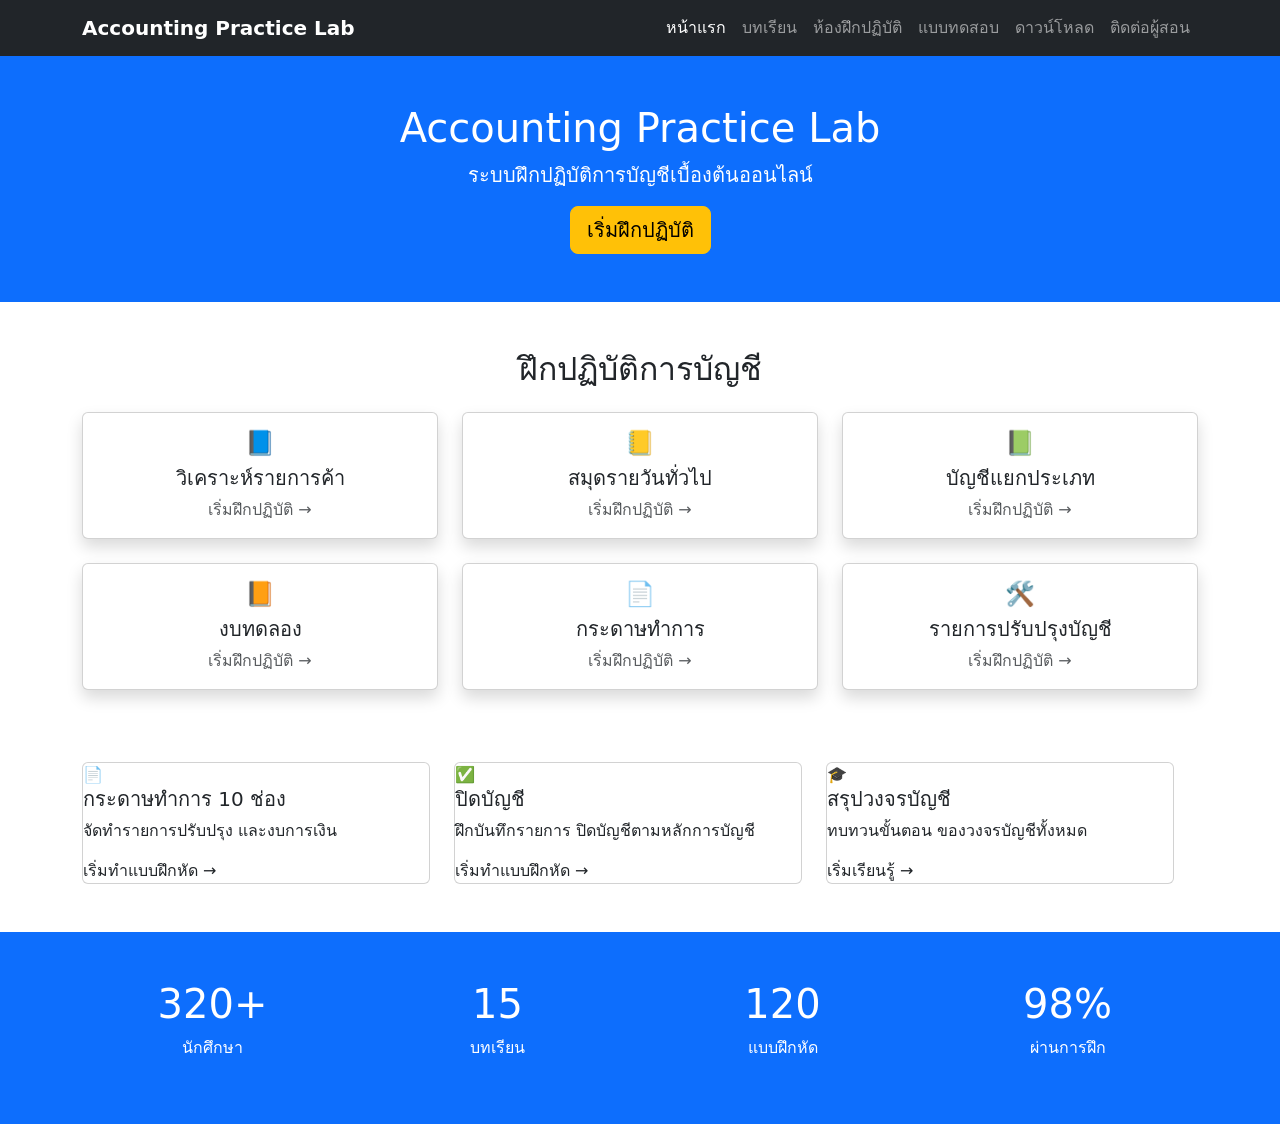
==== index.html @ dfcdbec9 "Add files via upload" ====
<!DOCTYPE html>
<html lang="th">

<head>
    <meta charset="UTF-8">
    <meta name="viewport" content="width=device-width, initial-scale=1.0">

    <title>Accounting Practice Lab</title>
    <link href="https://cdn.jsdelivr.net/npm/bootstrap@5.3.7/dist/css/bootstrap.min.css" rel="stylesheet">

    <link rel="stylesheet" href="css/style.css">
</head>
<body>
<nav class="navbar navbar-expand-lg navbar-dark bg-dark">
    <div class="container">

      <a class="navbar-brand fw-bold" href="#">
    Accounting Practice Lab
</a>

        <button 
        class="navbar-toggler" type="button"
                data-bs-toggle="collapse"
                data-bs-target="#menu">

            <span class="navbar-toggler-icon"></span>

        </button><div class="collapse navbar-collapse" id="menu">

    <ul class="navbar-nav ms-auto">

        <li class="nav-item">
            <a class="nav-link active" href="#">หน้าแรก</a>
        </li>

        <li class="nav-item">
            <a class="nav-link" href="lesson1html">บทเรียน</a>
        </li>

        <li class="nav-item">
            <a class="nav-link" href="#">ห้องฝึกปฏิบัติ</a>
        </li>

        <li class="nav-item">
            <a class="nav-link" href="#">แบบทดสอบ</a>
        </li>

        <li class="nav-item">
            <a class="nav-link" href="#">ดาวน์โหลด</a>
        </li>

        <li class="nav-item">
            <a class="nav-link" href="#">ติดต่อผู้สอน</a>
        </li>

    </ul>

</div>
         


                </li>

                </li>

                </li>


                </li>

                </li>


        </div>

    </div>
</nav>

        </a>

    </div>

</section>

    <header class="bg-primary text-white text-center py-5">
    <div class="container">

        <h1>Accounting Practice Lab</h1>

        <p class="lead">
            ระบบฝึกปฏิบัติการบัญชีเบื้องต้นออนไลน์
        </p>

        <a href="#" class="btn btn-warning btn-lg">
            เริ่มฝึกปฏิบัติ
        </a>

    </div>
</header><section class="container my-5">

    <h2 class="text-center mb-4">
    ฝึกปฏิบัติการบัญชี
</h2>

<div class="row">
    <!-- บทที่ 1 -->
    <div class="col-md-4 mb-4">

    <a href="Pages/analyze.html"
       class="text-decoration-none text-dark">

        <div class="card shadow p-3 text-center">

            <h4>📘</h4>

            <h5>วิเคราะห์รายการค้า</h5>

            <p class="text-muted mb-0">
                เริ่มฝึกปฏิบัติ →
            </p>
        </div>
    </a>
</div>
    <!-- บทที่ 2 -->
    <div class="col-md-4 mb-4">

    <a href="Pages/journal.html"
       class="text-decoration-none text-dark">

        <div class="card shadow p-3 text-center">

            <h4>📒</h4>

            <h5>สมุดรายวันทั่วไป</h5>

            <p class="text-muted mb-0">
                เริ่มฝึกปฏิบัติ →
            </p>
        </div>
    </a>
</div>

    <!-- บทที่ 3 -->
    <div class="col-md-4 mb-4">

    <a href="Pages/ledger.html"
       class="text-decoration-none text-dark">

        <div class="card shadow p-3 text-center">

            <h4>📗</h4>

            <h5>บัญชีแยกประเภท</h5>

            <p class="text-muted mb-0">

                เริ่มฝึกปฏิบัติ →

            </p>

        </div>

    </a>

</div>

    <!-- บทที่ 4 -->
    <div class="col-md-4 mb-4">

    <a href="Pages/trial-balance.html"
       class="text-decoration-none text-dark">

        <div class="card shadow p-3 text-center">

            <h4>📙</h4>

            <h5>งบทดลอง</h5>

            <p class="text-muted mb-0">

                เริ่มฝึกปฏิบัติ →

            </p>

        </div>

    </a>

</div>

    <!-- บทที่ 5 -->
    <div class="col-md-4 mb-4">

    <a href="Pages/worksheet.html"
       class="text-decoration-none text-dark">

        <div class="card shadow p-3 text-center">

            <h4>📄</h4>

            <h5>กระดาษทำการ</h5>

            <p class="text-muted mb-0">

                เริ่มฝึกปฏิบัติ →

            </p>

        </div>

    </a>

</div>

    <!-- บทที่ 7 -->

<!-- รายการปรับปรุงบัญชี -->

<div class="col-md-4 mb-4">

<a href="Pages/adjustment.html"
   class="text-decoration-none text-dark">

    <div class="card shadow p-3 text-center">

        <h4>🛠️</h4>

        <h5>รายการปรับปรุงบัญชี</h5>

        <p class="text-muted mb-0">

            เริ่มฝึกปฏิบัติ →

        </p>

    </div>

</a>

</div>

<!-- =====================================================
     บทที่ 8-10 : งานปฏิบัติขั้นสุดท้าย
===================================================== -->

<div class="row g-4 justify-content-center">

    <!-- กระดาษทำการ 10 ช่อง -->
    <div class="col-lg-4 col-md-6">

        <a href="Pages/worksheet-10.html"
           class="text-decoration-none text-dark">

            <div class="card practice-card h-100">

                <div class="practice-icon">
                    📄
                </div>

                <h5 class="practice-title">
                    กระดาษทำการ 10 ช่อง
                </h5>

                <p class="practice-text">
                    จัดทำรายการปรับปรุง
                    และงบการเงิน
                </p>

                <div class="practice-arrow">
                    เริ่มทำแบบฝึกหัด →
                </div>

            </div>

        </a>

    </div>


    <!-- ปิดบัญชี -->
    <div class="col-lg-4 col-md-6">

        <a href="Pages/closing.html"
           class="text-decoration-none text-dark">

            <div class="card practice-card h-100">

                <div class="practice-icon">
                    ✅
                </div>

                <h5 class="practice-title">
                    ปิดบัญชี
                </h5>

                <p class="practice-text">
                    ฝึกบันทึกรายการ
                    ปิดบัญชีตามหลักการบัญชี
                </p>

                <div class="practice-arrow">
                    เริ่มทำแบบฝึกหัด →
                </div>

            </div>

        </a>

    </div>


    <!-- สรุปวงจรบัญชี -->
    <div class="col-lg-4 col-md-6">

        <a href="Pages/summary.html"
           class="text-decoration-none text-dark">

            <div class="card practice-card h-100">

                <div class="practice-icon">
                    🎓
                </div>

                <h5 class="practice-title">
                    สรุปวงจรบัญชี
                </h5>

                <p class="practice-text">
                    ทบทวนขั้นตอน
                    ของวงจรบัญชีทั้งหมด
                </p>

                <div class="practice-arrow">
                    เริ่มเรียนรู้ →
                </div>

            </div>

        </a>

    </div>

</div>
</section>
        </div><section class="bg-primary text-white py-5">

    <div class="container">

        <div class="row text-center">

            <div class="col-md-3">
                <h1>320+</h1>
                <p>นักศึกษา</p>
            </div>

            <div class="col-md-3">
                <h1>15</h1>
                <p>บทเรียน</p>
            </div>

            <div class="col-md-3">
                <h1>120</h1>
                <p>แบบฝึกหัด</p>
            </div>

            <div class="col-md-3">
                <h1>98%</h1>
                <p>ผ่านการฝึก</p>
            </div>

        </div>

    </div>

</section>

        <div
        </div>

    </div>

</section>

    </main>
<script src="https://cdn.jsdelivr.net/npm/bootstrap@5.3.7/dist/js/bootstrap.bundle.min.js"></script>

</body>

</html>
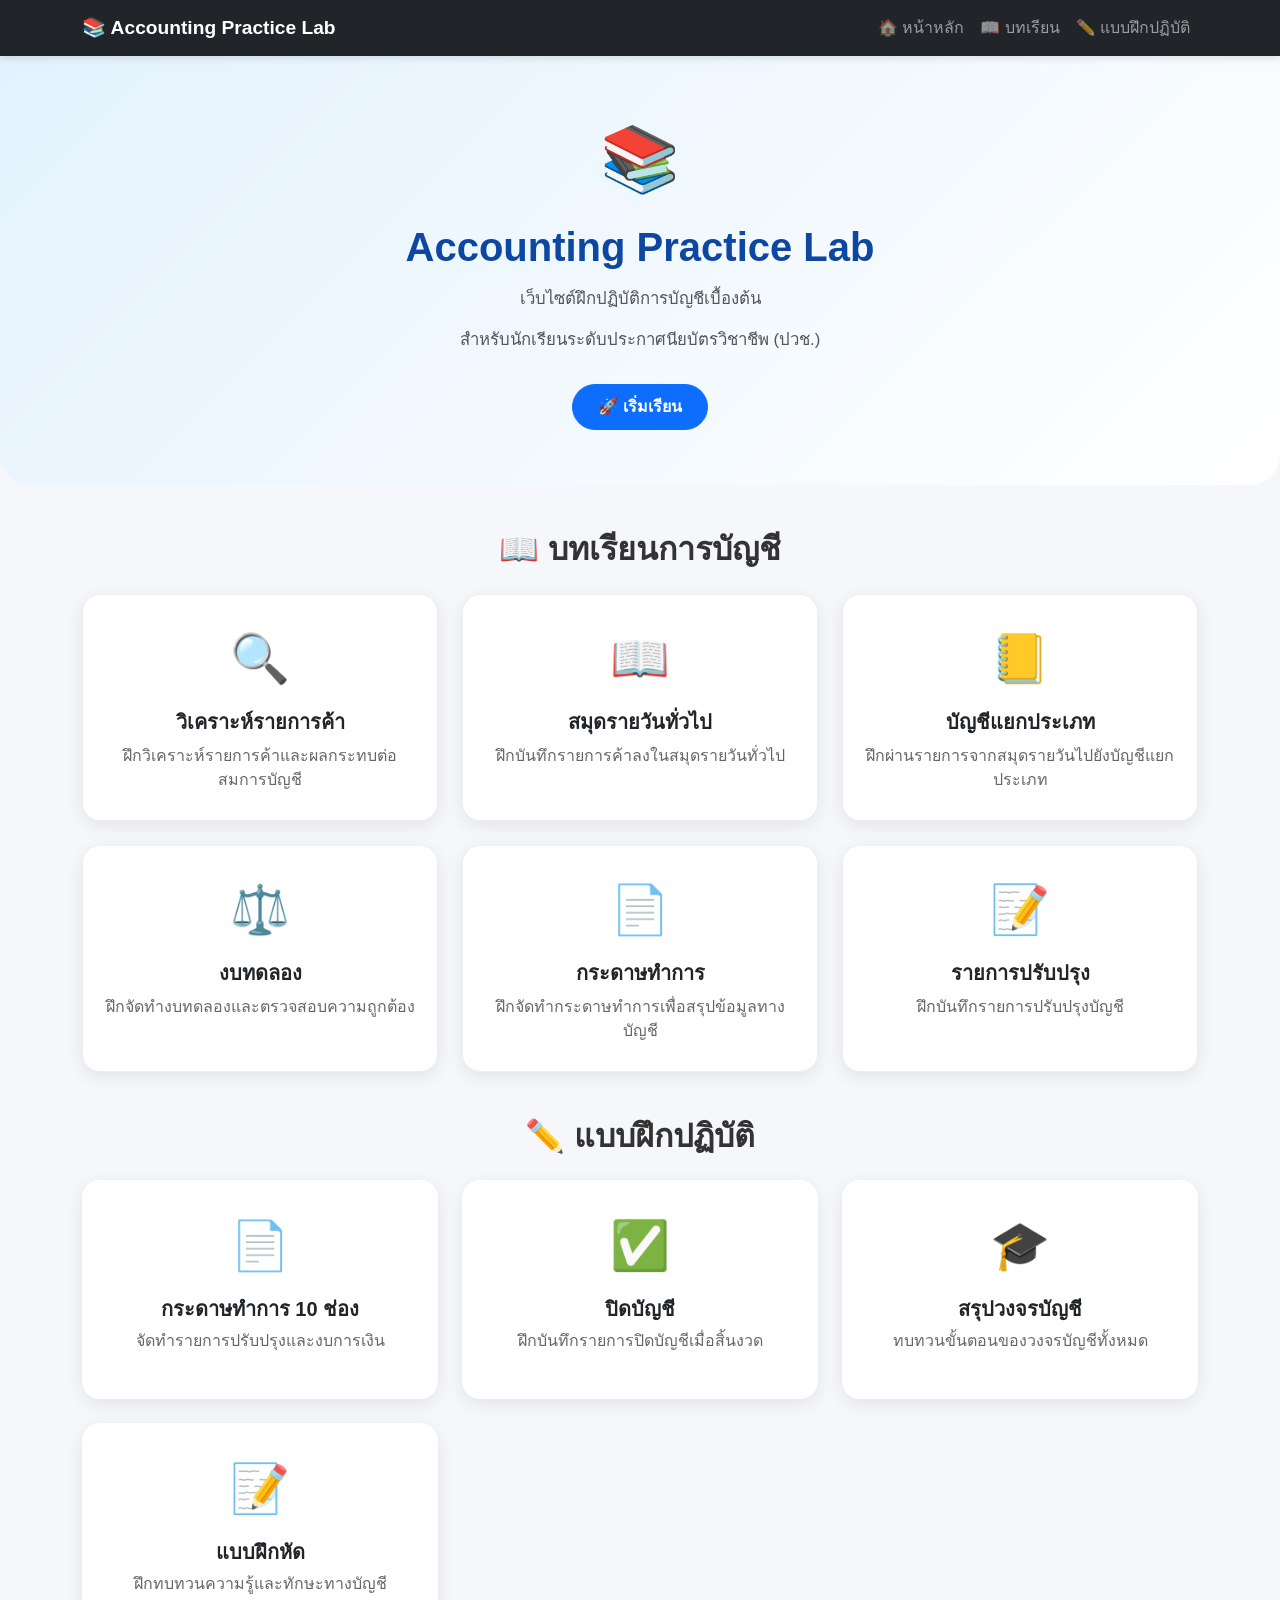
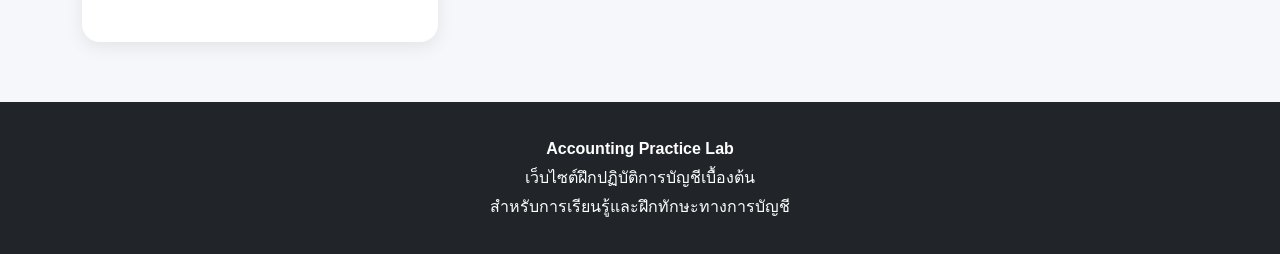
==== commit 0e111521: "Update index.html" ====
--- a/index.html
+++ b/index.html
@@ -1,389 +1,613 @@
 <!DOCTYPE html>
 <html lang="th">
-
 <head>
     <meta charset="UTF-8">
     <meta name="viewport" content="width=device-width, initial-scale=1.0">
 
     <title>Accounting Practice Lab</title>
-    <link href="https://cdn.jsdelivr.net/npm/bootstrap@5.3.7/dist/css/bootstrap.min.css" rel="stylesheet">
-
-    <link rel="stylesheet" href="css/style.css">
+
+    <!-- Bootstrap -->
+    <link
+        href="https://cdn.jsdelivr.net/npm/bootstrap@5.3.7/dist/css/bootstrap.min.css"
+        rel="stylesheet"
+    >
+
+    <style>
+        body {
+            font-family: "Tahoma", sans-serif;
+            background: #f5f7fb;
+            color: #222;
+        }
+
+        /* Navbar */
+        .navbar {
+            box-shadow: 0 2px 8px rgba(0,0,0,0.12);
+        }
+
+        .navbar-brand {
+            font-weight: bold;
+            font-size: 1.2rem;
+        }
+
+        /* Hero */
+        .hero {
+            background: linear-gradient(135deg, #e3f2fd, #ffffff);
+            padding: 55px 20px;
+            text-align: center;
+            border-radius: 0 0 30px 30px;
+        }
+
+        .hero h1 {
+            font-weight: bold;
+            color: #0d47a1;
+            margin-bottom: 15px;
+        }
+
+        .hero p {
+            color: #555;
+            font-size: 1.05rem;
+        }
+
+        /* Section */
+        .section-title {
+            text-align: center;
+            margin: 45px 0 25px;
+            font-weight: bold;
+            color: #333;
+        }
+
+        /* Cards */
+        .lesson-card {
+            background: white;
+            border-radius: 18px;
+            padding: 28px 20px;
+            height: 100%;
+            text-align: center;
+            box-shadow: 0 5px 18px rgba(0,0,0,0.08);
+            transition: all 0.25s ease;
+            border: 1px solid #eee;
+        }
+
+        .lesson-card:hover {
+            transform: translateY(-6px);
+            box-shadow: 0 10px 25px rgba(0,0,0,0.13);
+        }
+
+        .lesson-icon {
+            font-size: 3rem;
+            margin-bottom: 15px;
+        }
+
+        .lesson-card h5 {
+            font-weight: bold;
+            margin-bottom: 10px;
+        }
+
+        .lesson-card p {
+            color: #666;
+            margin-bottom: 0;
+        }
+
+        /* Practice section */
+        .practice-card {
+            background: white;
+            border-radius: 18px;
+            padding: 30px 20px;
+            height: 100%;
+            box-shadow: 0 5px 18px rgba(0,0,0,0.08);
+            transition: 0.25s;
+            text-align: center;
+        }
+
+        .practice-card:hover {
+            transform: translateY(-5px);
+            box-shadow: 0 10px 25px rgba(0,0,0,0.13);
+        }
+
+        .practice-icon {
+            font-size: 3rem;
+            margin-bottom: 15px;
+        }
+
+        .practice-card h5 {
+            font-weight: bold;
+        }
+
+        .practice-card p {
+            color: #666;
+        }
+
+        /* Button */
+        .btn-start {
+            border-radius: 30px;
+            padding: 10px 25px;
+            font-weight: bold;
+        }
+
+        /* Footer */
+        footer {
+            margin-top: 60px;
+            background: #212529;
+            color: white;
+            padding: 30px 15px;
+            text-align: center;
+        }
+
+        footer p {
+            margin: 5px 0;
+        }
+
+        /* Mobile */
+        @media (max-width: 576px) {
+
+            .hero {
+                padding: 40px 15px;
+            }
+
+            .hero h1 {
+                font-size: 1.8rem;
+            }
+
+            .lesson-card,
+            .practice-card {
+                padding: 22px 15px;
+            }
+        }
+    </style>
 </head>
+
 <body>
+
+<!-- =========================
+     NAVBAR
+========================= -->
+
 <nav class="navbar navbar-expand-lg navbar-dark bg-dark">
+
     <div class="container">
 
-      <a class="navbar-brand fw-bold" href="#">
-    Accounting Practice Lab
-</a>
-
-        <button 
-        class="navbar-toggler" type="button"
-                data-bs-toggle="collapse"
-                data-bs-target="#menu">
-
+        <a class="navbar-brand" href="index.html">
+            📚 Accounting Practice Lab
+        </a>
+
+        <button
+            class="navbar-toggler"
+            type="button"
+            data-bs-toggle="collapse"
+            data-bs-target="#menu"
+            aria-controls="menu"
+            aria-expanded="false"
+            aria-label="Toggle navigation"
+        >
             <span class="navbar-toggler-icon"></span>
-
-        </button><div class="collapse navbar-collapse" id="menu">
-
-    <ul class="navbar-nav ms-auto">
-
-        <li class="nav-item">
-            <a class="nav-link active" href="#">หน้าแรก</a>
-        </li>
-
-        <li class="nav-item">
-            <a class="nav-link" href="lesson1html">บทเรียน</a>
-        </li>
-
-        <li class="nav-item">
-            <a class="nav-link" href="#">ห้องฝึกปฏิบัติ</a>
-        </li>
-
-        <li class="nav-item">
-            <a class="nav-link" href="#">แบบทดสอบ</a>
-        </li>
-
-        <li class="nav-item">
-            <a class="nav-link" href="#">ดาวน์โหลด</a>
-        </li>
-
-        <li class="nav-item">
-            <a class="nav-link" href="#">ติดต่อผู้สอน</a>
-        </li>
-
-    </ul>
+        </button>
+
+        <div class="collapse navbar-collapse" id="menu">
+
+            <ul class="navbar-nav ms-auto">
+
+                <li class="nav-item">
+                    <a class="nav-link" href="index.html">
+                        🏠 หน้าหลัก
+                    </a>
+                </li>
+
+                <li class="nav-item">
+                    <a class="nav-link" href="lesson.html">
+                        📖 บทเรียน
+                    </a>
+                </li>
+
+                <li class="nav-item">
+                    <a class="nav-link" href="#practice">
+                        ✏️ แบบฝึกปฏิบัติ
+                    </a>
+                </li>
+
+            </ul>
+
+        </div>
+
+    </div>
+
+</nav>
+
+
+<!-- =========================
+     HERO
+========================= -->
+
+<section class="hero">
+
+    <div class="container">
+
+        <div class="mb-3" style="font-size: 4rem;">
+            📚
+        </div>
+
+        <h1>
+            Accounting Practice Lab
+        </h1>
+
+        <p>
+            เว็บไซต์ฝึกปฏิบัติการบัญชีเบื้องต้น
+        </p>
+
+        <p>
+            สำหรับนักเรียนระดับประกาศนียบัตรวิชาชีพ (ปวช.)
+        </p>
+
+        <a
+            href="lesson.html"
+            class="btn btn-primary btn-start mt-3"
+        >
+            🚀 เริ่มเรียน
+        </a>
+
+    </div>
+
+</section>
+
+
+<!-- =========================
+     LESSONS
+========================= -->
+
+<div class="container">
+
+    <h2 class="section-title">
+        📖 บทเรียนการบัญชี
+    </h2>
+
+    <div class="row g-4">
+
+        <!-- Lesson 1 -->
+
+        <div class="col-md-6 col-lg-4">
+
+            <a
+                href="analyze.html"
+                class="text-decoration-none text-dark"
+            >
+
+                <div class="lesson-card">
+
+                    <div class="lesson-icon">
+                        🔍
+                    </div>
+
+                    <h5>
+                        วิเคราะห์รายการค้า
+                    </h5>
+
+                    <p>
+                        ฝึกวิเคราะห์รายการค้าและผลกระทบต่อสมการบัญชี
+                    </p>
+
+                </div>
+
+            </a>
+
+        </div>
+
+
+        <!-- Lesson 2 -->
+
+        <div class="col-md-6 col-lg-4">
+
+            <a
+                href="journal.html"
+                class="text-decoration-none text-dark"
+            >
+
+                <div class="lesson-card">
+
+                    <div class="lesson-icon">
+                        📖
+                    </div>
+
+                    <h5>
+                        สมุดรายวันทั่วไป
+                    </h5>
+
+                    <p>
+                        ฝึกบันทึกรายการค้าลงในสมุดรายวันทั่วไป
+                    </p>
+
+                </div>
+
+            </a>
+
+        </div>
+
+
+        <!-- Lesson 3 -->
+
+        <div class="col-md-6 col-lg-4">
+
+            <a
+                href="ledger.html"
+                class="text-decoration-none text-dark"
+            >
+
+                <div class="lesson-card">
+
+                    <div class="lesson-icon">
+                        📒
+                    </div>
+
+                    <h5>
+                        บัญชีแยกประเภท
+                    </h5>
+
+                    <p>
+                        ฝึกผ่านรายการจากสมุดรายวันไปยังบัญชีแยกประเภท
+                    </p>
+
+                </div>
+
+            </a>
+
+        </div>
+
+
+        <!-- Lesson 4 -->
+
+        <div class="col-md-6 col-lg-4">
+
+            <a
+                href="trial-balance.html"
+                class="text-decoration-none text-dark"
+            >
+
+                <div class="lesson-card">
+
+                    <div class="lesson-icon">
+                        ⚖️
+                    </div>
+
+                    <h5>
+                        งบทดลอง
+                    </h5>
+
+                    <p>
+                        ฝึกจัดทำงบทดลองและตรวจสอบความถูกต้อง
+                    </p>
+
+                </div>
+
+            </a>
+
+        </div>
+
+
+        <!-- Lesson 5 -->
+
+        <div class="col-md-6 col-lg-4">
+
+            <a
+                href="worksheet.html"
+                class="text-decoration-none text-dark"
+            >
+
+                <div class="lesson-card">
+
+                    <div class="lesson-icon">
+                        📄
+                    </div>
+
+                    <h5>
+                        กระดาษทำการ
+                    </h5>
+
+                    <p>
+                        ฝึกจัดทำกระดาษทำการเพื่อสรุปข้อมูลทางบัญชี
+                    </p>
+
+                </div>
+
+            </a>
+
+        </div>
+
+
+        <!-- Lesson 6 -->
+
+        <div class="col-md-6 col-lg-4">
+
+            <a
+                href="adjustment.html"
+                class="text-decoration-none text-dark"
+            >
+
+                <div class="lesson-card">
+
+                    <div class="lesson-icon">
+                        📝
+                    </div>
+
+                    <h5>
+                        รายการปรับปรุง
+                    </h5>
+
+                    <p>
+                        ฝึกบันทึกรายการปรับปรุงบัญชี
+                    </p>
+
+                </div>
+
+            </a>
+
+        </div>
+
+    </div>
+
+
+    <!-- =========================
+         PRACTICE
+    ========================= -->
+
+    <h2
+        class="section-title"
+        id="practice"
+    >
+        ✏️ แบบฝึกปฏิบัติ
+    </h2>
+
+
+    <div class="row g-4">
+
+
+        <!-- Worksheet 10 -->
+
+        <div class="col-md-6 col-lg-4">
+
+            <a
+                href="worksheet-10.html"
+                class="text-decoration-none text-dark"
+            >
+
+                <div class="practice-card">
+
+                    <div class="practice-icon">
+                        📄
+                    </div>
+
+                    <h5>
+                        กระดาษทำการ 10 ช่อง
+                    </h5>
+
+                    <p>
+                        จัดทำรายการปรับปรุงและงบการเงิน
+                    </p>
+
+                </div>
+
+            </a>
+
+        </div>
+
+
+        <!-- Closing -->
+
+        <div class="col-md-6 col-lg-4">
+
+            <a
+                href="closing.html"
+                class="text-decoration-none text-dark"
+            >
+
+                <div class="practice-card">
+
+                    <div class="practice-icon">
+                        ✅
+                    </div>
+
+                    <h5>
+                        ปิดบัญชี
+                    </h5>
+
+                    <p>
+                        ฝึกบันทึกรายการปิดบัญชีเมื่อสิ้นงวด
+                    </p>
+
+                </div>
+
+            </a>
+
+        </div>
+
+
+        <!-- Summary -->
+
+        <div class="col-md-6 col-lg-4">
+
+            <a
+                href="summary.html"
+                class="text-decoration-none text-dark"
+            >
+
+                <div class="practice-card">
+
+                    <div class="practice-icon">
+                        🎓
+                    </div>
+
+                    <h5>
+                        สรุปวงจรบัญชี
+                    </h5>
+
+                    <p>
+                        ทบทวนขั้นตอนของวงจรบัญชีทั้งหมด
+                    </p>
+
+                </div>
+
+            </a>
+
+        </div>
+
+
+        <!-- Exercise -->
+
+        <div class="col-md-6 col-lg-4">
+
+            <a
+                href="exercise1.html"
+                class="text-decoration-none text-dark"
+            >
+
+                <div class="practice-card">
+
+                    <div class="practice-icon">
+                        📝
+                    </div>
+
+                    <h5>
+                        แบบฝึกหัด
+                    </h5>
+
+                    <p>
+                        ฝึกทบทวนความรู้และทักษะทางบัญชี
+                    </p>
+
+                </div>
+
+            </a>
+
+        </div>
+
+    </div>
 
 </div>
-         
-
-
-                </li>
-
-                </li>
-
-                </li>
-
-
-                </li>
-
-                </li>
-
-
-        </div>
-
-    </div>
-</nav>
-
-        </a>
-
-    </div>
-
-</section>
-
-    <header class="bg-primary text-white text-center py-5">
-    <div class="container">
-
-        <h1>Accounting Practice Lab</h1>
-
-        <p class="lead">
-            ระบบฝึกปฏิบัติการบัญชีเบื้องต้นออนไลน์
-        </p>
-
-        <a href="#" class="btn btn-warning btn-lg">
-            เริ่มฝึกปฏิบัติ
-        </a>
-
-    </div>
-</header><section class="container my-5">
-
-    <h2 class="text-center mb-4">
-    ฝึกปฏิบัติการบัญชี
-</h2>
-
-<div class="row">
-    <!-- บทที่ 1 -->
-    <div class="col-md-4 mb-4">
-
-    <a href="Pages/analyze.html"
-       class="text-decoration-none text-dark">
-
-        <div class="card shadow p-3 text-center">
-
-            <h4>📘</h4>
-
-            <h5>วิเคราะห์รายการค้า</h5>
-
-            <p class="text-muted mb-0">
-                เริ่มฝึกปฏิบัติ →
-            </p>
-        </div>
-    </a>
-</div>
-    <!-- บทที่ 2 -->
-    <div class="col-md-4 mb-4">
-
-    <a href="Pages/journal.html"
-       class="text-decoration-none text-dark">
-
-        <div class="card shadow p-3 text-center">
-
-            <h4>📒</h4>
-
-            <h5>สมุดรายวันทั่วไป</h5>
-
-            <p class="text-muted mb-0">
-                เริ่มฝึกปฏิบัติ →
-            </p>
-        </div>
-    </a>
-</div>
-
-    <!-- บทที่ 3 -->
-    <div class="col-md-4 mb-4">
-
-    <a href="Pages/ledger.html"
-       class="text-decoration-none text-dark">
-
-        <div class="card shadow p-3 text-center">
-
-            <h4>📗</h4>
-
-            <h5>บัญชีแยกประเภท</h5>
-
-            <p class="text-muted mb-0">
-
-                เริ่มฝึกปฏิบัติ →
-
-            </p>
-
-        </div>
-
-    </a>
-
-</div>
-
-    <!-- บทที่ 4 -->
-    <div class="col-md-4 mb-4">
-
-    <a href="Pages/trial-balance.html"
-       class="text-decoration-none text-dark">
-
-        <div class="card shadow p-3 text-center">
-
-            <h4>📙</h4>
-
-            <h5>งบทดลอง</h5>
-
-            <p class="text-muted mb-0">
-
-                เริ่มฝึกปฏิบัติ →
-
-            </p>
-
-        </div>
-
-    </a>
-
-</div>
-
-    <!-- บทที่ 5 -->
-    <div class="col-md-4 mb-4">
-
-    <a href="Pages/worksheet.html"
-       class="text-decoration-none text-dark">
-
-        <div class="card shadow p-3 text-center">
-
-            <h4>📄</h4>
-
-            <h5>กระดาษทำการ</h5>
-
-            <p class="text-muted mb-0">
-
-                เริ่มฝึกปฏิบัติ →
-
-            </p>
-
-        </div>
-
-    </a>
-
-</div>
-
-    <!-- บทที่ 7 -->
-
-<!-- รายการปรับปรุงบัญชี -->
-
-<div class="col-md-4 mb-4">
-
-<a href="Pages/adjustment.html"
-   class="text-decoration-none text-dark">
-
-    <div class="card shadow p-3 text-center">
-
-        <h4>🛠️</h4>
-
-        <h5>รายการปรับปรุงบัญชี</h5>
-
-        <p class="text-muted mb-0">
-
-            เริ่มฝึกปฏิบัติ →
-
-        </p>
-
-    </div>
-
-</a>
-
-</div>
-
-<!-- =====================================================
-     บทที่ 8-10 : งานปฏิบัติขั้นสุดท้าย
-===================================================== -->
-
-<div class="row g-4 justify-content-center">
-
-    <!-- กระดาษทำการ 10 ช่อง -->
-    <div class="col-lg-4 col-md-6">
-
-        <a href="Pages/worksheet-10.html"
-           class="text-decoration-none text-dark">
-
-            <div class="card practice-card h-100">
-
-                <div class="practice-icon">
-                    📄
-                </div>
-
-                <h5 class="practice-title">
-                    กระดาษทำการ 10 ช่อง
-                </h5>
-
-                <p class="practice-text">
-                    จัดทำรายการปรับปรุง
-                    และงบการเงิน
-                </p>
-
-                <div class="practice-arrow">
-                    เริ่มทำแบบฝึกหัด →
-                </div>
-
-            </div>
-
-        </a>
-
-    </div>
-
-
-    <!-- ปิดบัญชี -->
-    <div class="col-lg-4 col-md-6">
-
-        <a href="Pages/closing.html"
-           class="text-decoration-none text-dark">
-
-            <div class="card practice-card h-100">
-
-                <div class="practice-icon">
-                    ✅
-                </div>
-
-                <h5 class="practice-title">
-                    ปิดบัญชี
-                </h5>
-
-                <p class="practice-text">
-                    ฝึกบันทึกรายการ
-                    ปิดบัญชีตามหลักการบัญชี
-                </p>
-
-                <div class="practice-arrow">
-                    เริ่มทำแบบฝึกหัด →
-                </div>
-
-            </div>
-
-        </a>
-
-    </div>
-
-
-    <!-- สรุปวงจรบัญชี -->
-    <div class="col-lg-4 col-md-6">
-
-        <a href="Pages/summary.html"
-           class="text-decoration-none text-dark">
-
-            <div class="card practice-card h-100">
-
-                <div class="practice-icon">
-                    🎓
-                </div>
-
-                <h5 class="practice-title">
-                    สรุปวงจรบัญชี
-                </h5>
-
-                <p class="practice-text">
-                    ทบทวนขั้นตอน
-                    ของวงจรบัญชีทั้งหมด
-                </p>
-
-                <div class="practice-arrow">
-                    เริ่มเรียนรู้ →
-                </div>
-
-            </div>
-
-        </a>
-
-    </div>
-
-</div>
-</section>
-        </div><section class="bg-primary text-white py-5">
-
-    <div class="container">
-
-        <div class="row text-center">
-
-            <div class="col-md-3">
-                <h1>320+</h1>
-                <p>นักศึกษา</p>
-            </div>
-
-            <div class="col-md-3">
-                <h1>15</h1>
-                <p>บทเรียน</p>
-            </div>
-
-            <div class="col-md-3">
-                <h1>120</h1>
-                <p>แบบฝึกหัด</p>
-            </div>
-
-            <div class="col-md-3">
-                <h1>98%</h1>
-                <p>ผ่านการฝึก</p>
-            </div>
-
-        </div>
-
-    </div>
-
-</section>
-
-        <div
-        </div>
-
-    </div>
-
-</section>
-
-    </main>
-<script src="https://cdn.jsdelivr.net/npm/bootstrap@5.3.7/dist/js/bootstrap.bundle.min.js"></script>
+
+
+<!-- =========================
+     FOOTER
+========================= -->
+
+<footer>
+
+    <p>
+        <strong>Accounting Practice Lab</strong>
+    </p>
+
+    <p>
+        เว็บไซต์ฝึกปฏิบัติการบัญชีเบื้องต้น
+    </p>
+
+    <p>
+        สำหรับการเรียนรู้และฝึกทักษะทางการบัญชี
+    </p>
+
+</footer>
+
+
+<!-- Bootstrap JS -->
+
+<script
+    src="https://cdn.jsdelivr.net/npm/bootstrap@5.3.7/dist/js/bootstrap.bundle.min.js">
+</script>
 
 </body>
-
-</html>+</html>
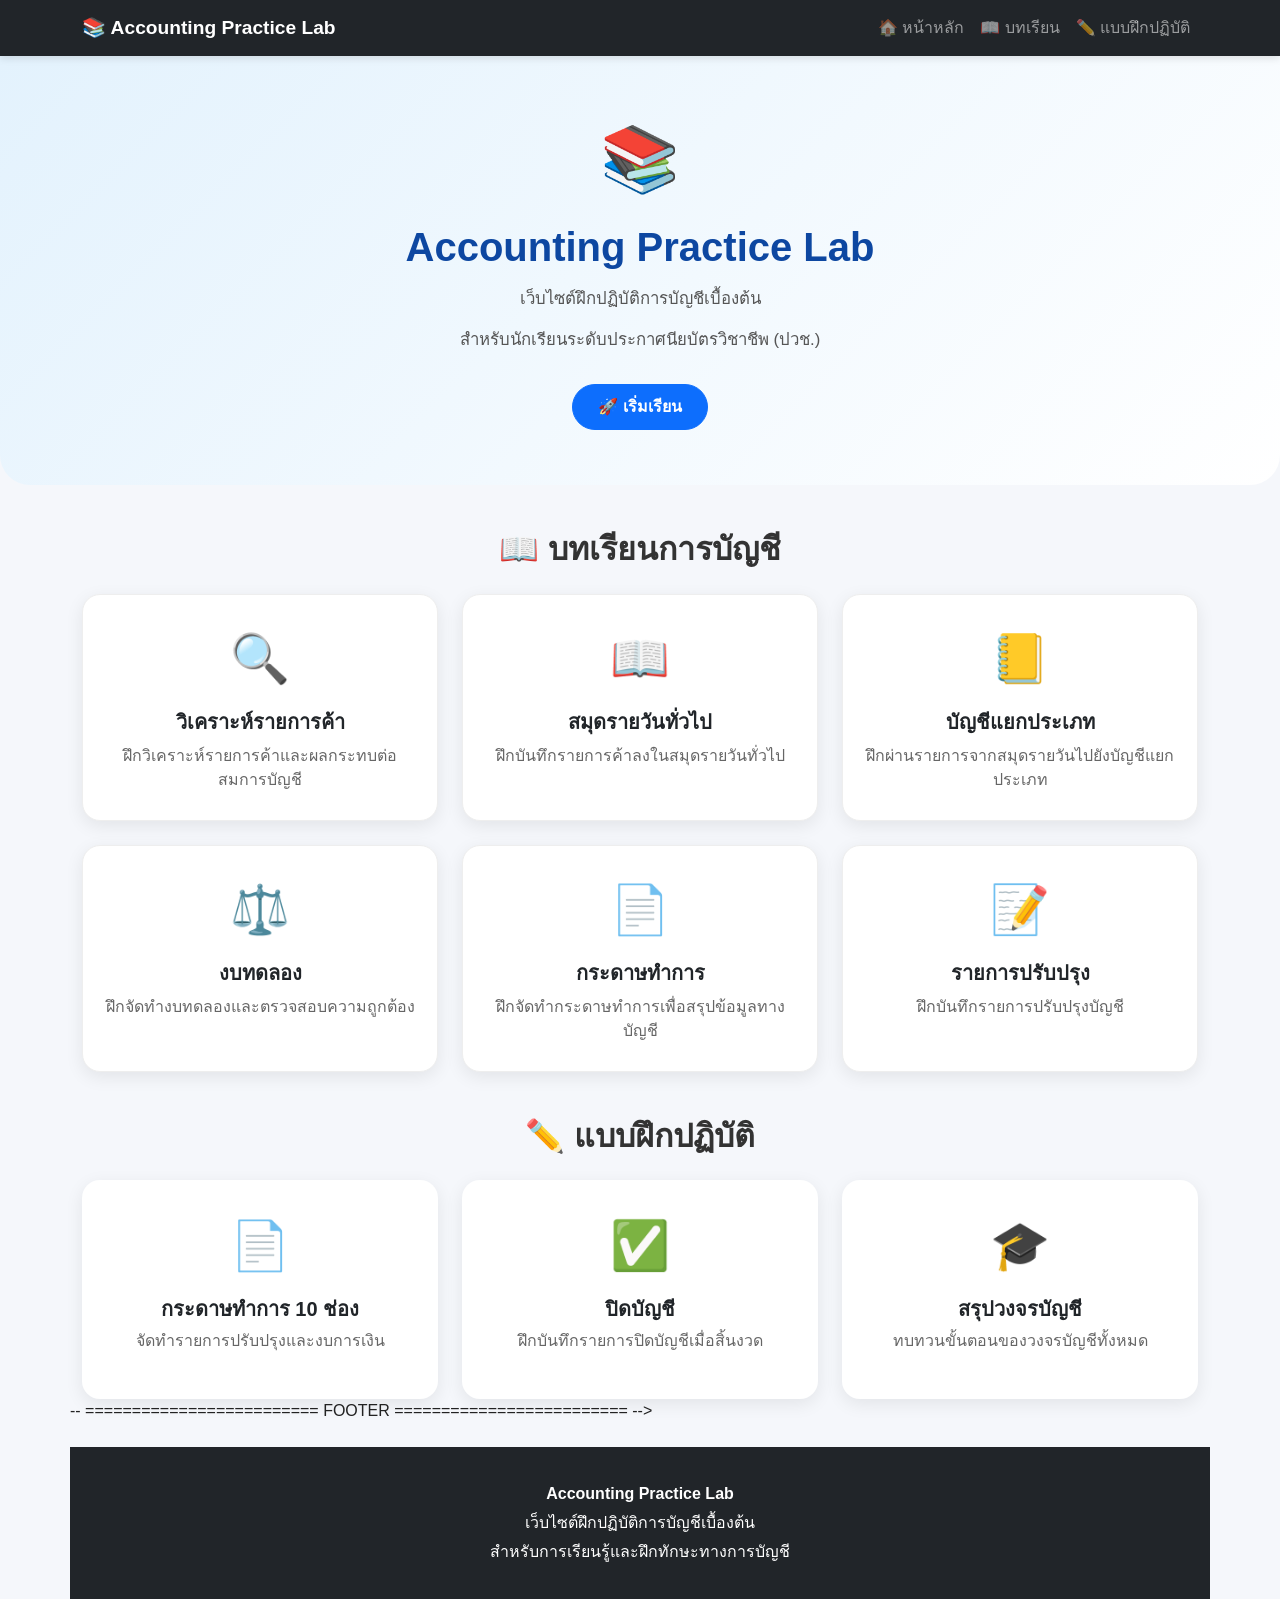
==== commit f1fe6164: "Update index.html" ====
--- a/index.html
+++ b/index.html
@@ -546,43 +546,8 @@
             </a>
 
         </div>
-
-
-        <!-- Exercise -->
-
-        <div class="col-md-6 col-lg-4">
-
-            <a
-                href="exercise1.html"
-                class="text-decoration-none text-dark"
-            >
-
-                <div class="practice-card">
-
-                    <div class="practice-icon">
-                        📝
-                    </div>
-
-                    <h5>
-                        แบบฝึกหัด
-                    </h5>
-
-                    <p>
-                        ฝึกทบทวนความรู้และทักษะทางบัญชี
-                    </p>
-
-                </div>
-
-            </a>
-
-        </div>
-
-    </div>
-
-</div>
-
-
-<!-- =========================
+  
+-- =========================
      FOOTER
 ========================= -->
 
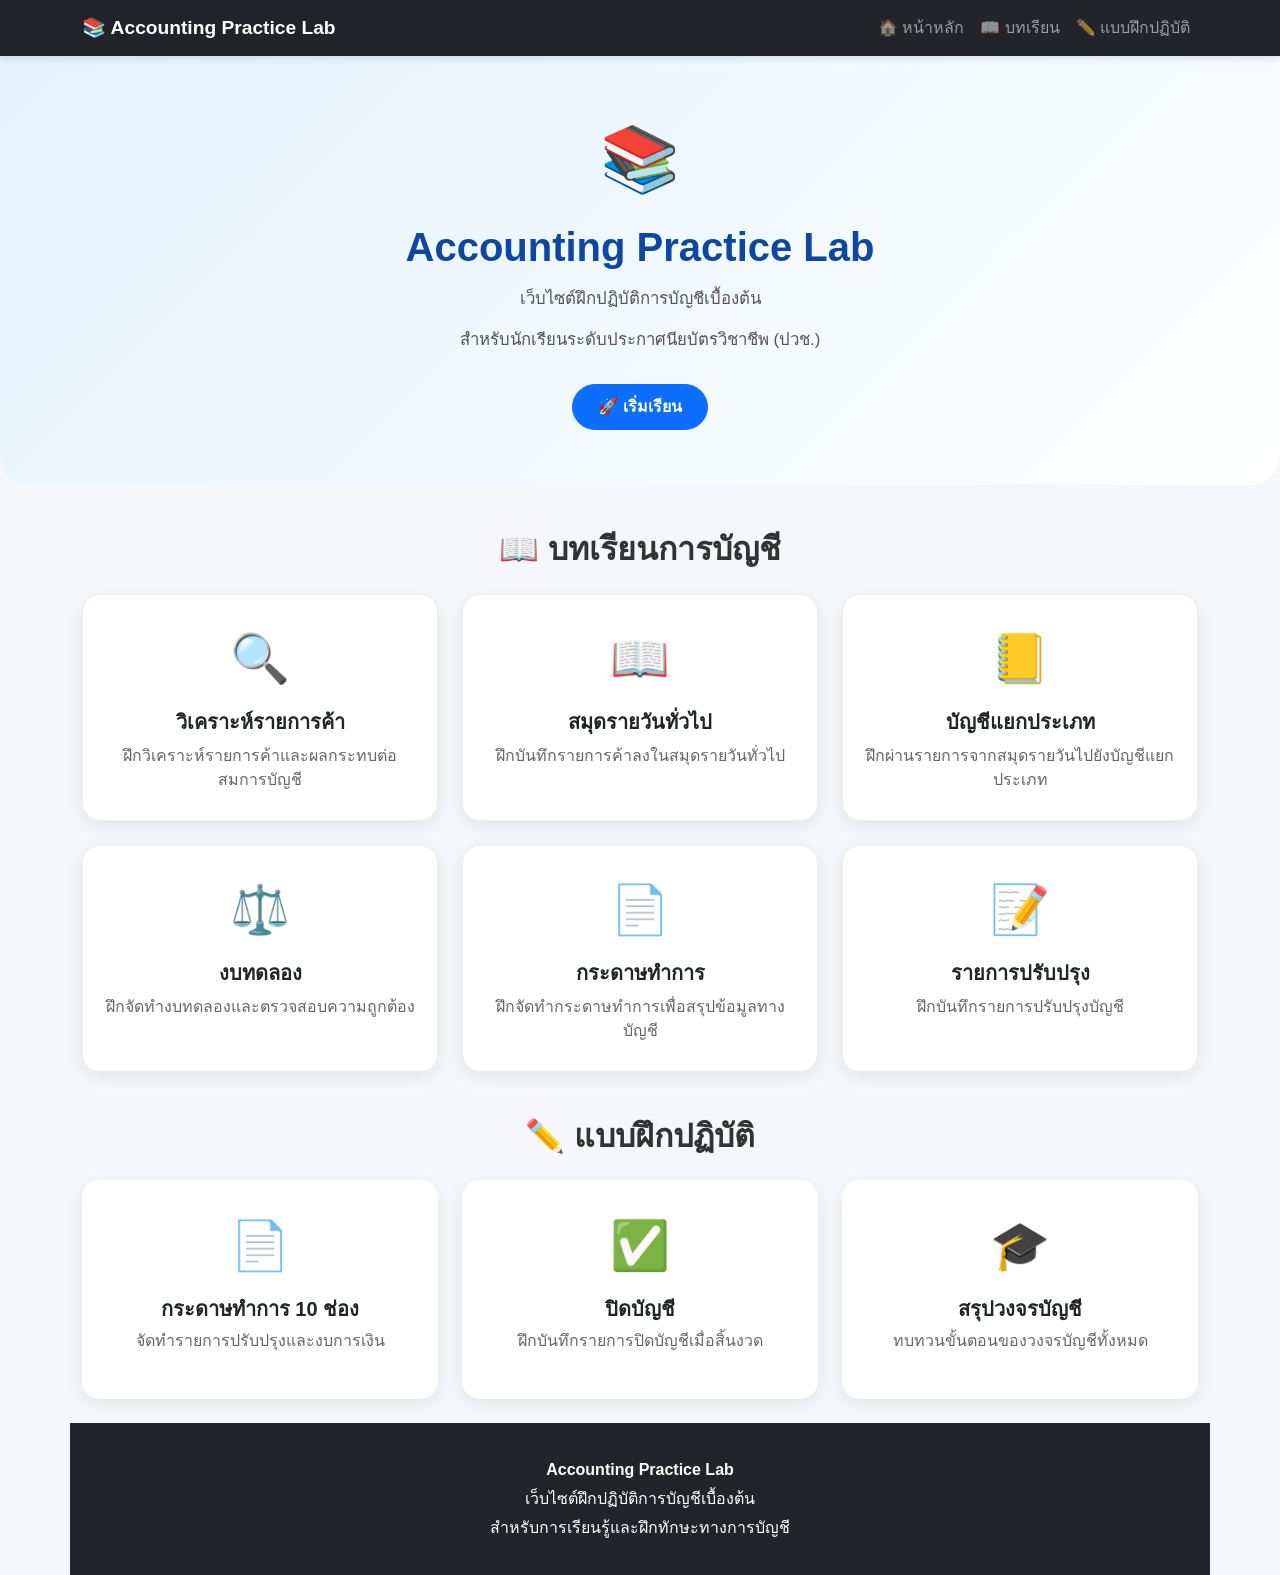
==== commit 64fef4b2: "Update index.html" ====
--- a/index.html
+++ b/index.html
@@ -546,10 +546,6 @@
             </a>
 
         </div>
-  
--- =========================
-     FOOTER
-========================= -->
 
 <footer>
 
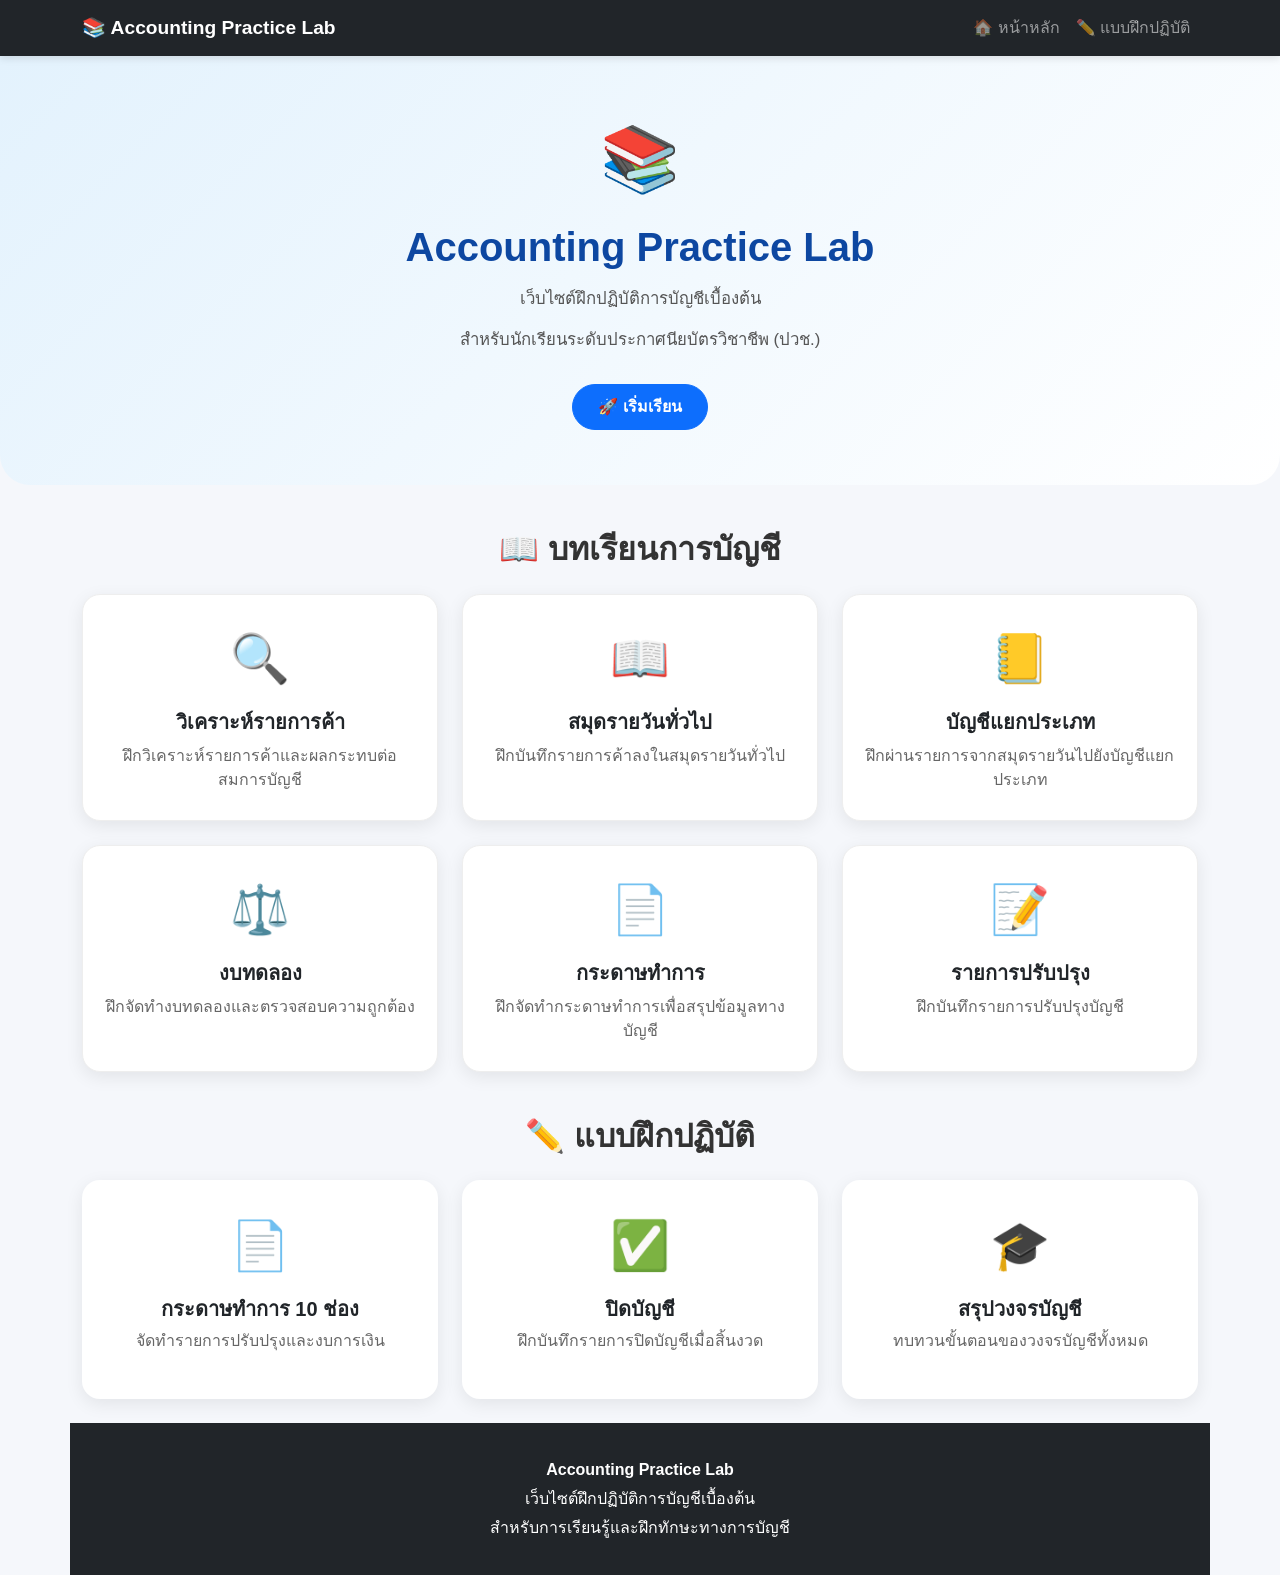
==== commit e7282ed9: "Update index.html" ====
--- a/index.html
+++ b/index.html
@@ -194,17 +194,10 @@
 
                 <li class="nav-item">
                     <a class="nav-link" href="lesson.html">
-                        📖 บทเรียน
-                    </a>
-                </li>
-
-                <li class="nav-item">
-                    <a class="nav-link" href="#practice">
                         ✏️ แบบฝึกปฏิบัติ
                     </a>
                 </li>
-
-            </ul>
+             </ul>
 
         </div>
 
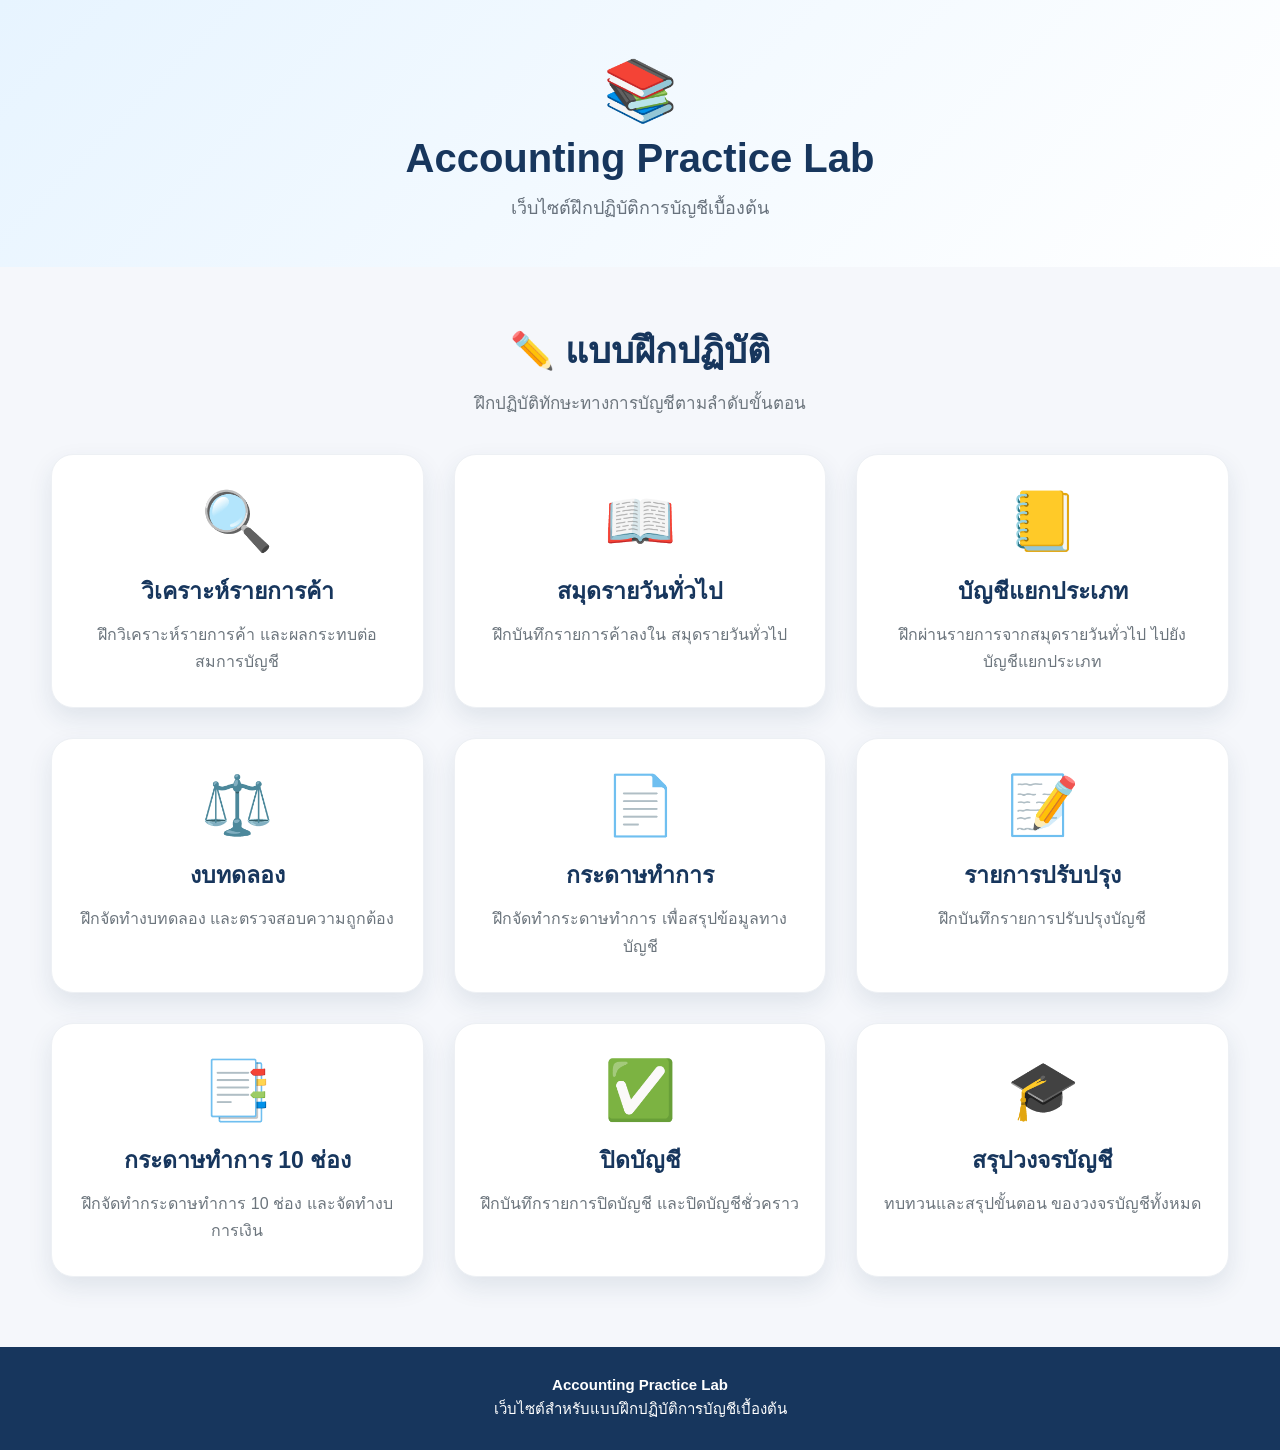
==== commit 3da0401b: "Update index.html" ====
--- a/index.html
+++ b/index.html
@@ -6,562 +6,554 @@
 
     <title>Accounting Practice Lab</title>
 
-    <!-- Bootstrap -->
-    <link
-        href="https://cdn.jsdelivr.net/npm/bootstrap@5.3.7/dist/css/bootstrap.min.css"
-        rel="stylesheet"
-    >
-
     <style>
+
+        * {
+            box-sizing: border-box;
+        }
+
         body {
-            font-family: "Tahoma", sans-serif;
+            margin: 0;
+            font-family: "Noto Sans Thai", "Sarabun", Arial, sans-serif;
             background: #f5f7fb;
             color: #222;
         }
 
-        /* Navbar */
-        .navbar {
-            box-shadow: 0 2px 8px rgba(0,0,0,0.12);
-        }
-
-        .navbar-brand {
-            font-weight: bold;
-            font-size: 1.2rem;
-        }
-
-        /* Hero */
+        /* =========================
+           ส่วนหัวเว็บไซต์
+        ========================= */
+
         .hero {
-            background: linear-gradient(135deg, #e3f2fd, #ffffff);
-            padding: 55px 20px;
             text-align: center;
-            border-radius: 0 0 30px 30px;
+            padding: 55px 20px 45px;
+            background: linear-gradient(
+                135deg,
+                #e7f4ff,
+                #ffffff
+            );
+        }
+
+        .hero-icon {
+            font-size: 60px;
+            margin-bottom: 10px;
         }
 
         .hero h1 {
-            font-weight: bold;
-            color: #0d47a1;
-            margin-bottom: 15px;
+            margin: 0;
+            font-size: 40px;
+            font-weight: 800;
+            color: #17365d;
         }
 
         .hero p {
-            color: #555;
-            font-size: 1.05rem;
-        }
-
-        /* Section */
+            margin-top: 12px;
+            margin-bottom: 0;
+            font-size: 18px;
+            color: #68727d;
+        }
+
+
+        /* =========================
+           เนื้อหาหลัก
+        ========================= */
+
+        .container {
+            width: 92%;
+            max-width: 1250px;
+            margin: 0 auto;
+            padding: 55px 0 70px;
+        }
+
+
+        /* =========================
+           หัวข้อแบบฝึกปฏิบัติ
+        ========================= */
+
         .section-title {
             text-align: center;
-            margin: 45px 0 25px;
-            font-weight: bold;
-            color: #333;
-        }
-
-        /* Cards */
-        .lesson-card {
-            background: white;
-            border-radius: 18px;
-            padding: 28px 20px;
-            height: 100%;
+            margin-bottom: 38px;
+        }
+
+        .section-title h2 {
+            margin: 0;
+            font-size: 36px;
+            font-weight: 800;
+            color: #17365d;
+        }
+
+        .section-title p {
+            margin-top: 10px;
+            font-size: 17px;
+            color: #6c757d;
+        }
+
+
+        /* =========================
+           Grid
+        ========================= */
+
+        .practice-grid {
+            display: grid;
+            grid-template-columns:
+                repeat(3, 1fr);
+
+            gap: 30px;
+        }
+
+
+        /* =========================
+           การ์ดแบบฝึกปฏิบัติ
+        ========================= */
+
+        .practice-card {
+            display: block;
+
+            min-height: 245px;
+
+            padding: 32px 25px;
+
+            background: #ffffff;
+
+            border-radius: 22px;
+
             text-align: center;
-            box-shadow: 0 5px 18px rgba(0,0,0,0.08);
-            transition: all 0.25s ease;
-            border: 1px solid #eee;
-        }
-
-        .lesson-card:hover {
-            transform: translateY(-6px);
-            box-shadow: 0 10px 25px rgba(0,0,0,0.13);
-        }
-
-        .lesson-icon {
-            font-size: 3rem;
-            margin-bottom: 15px;
-        }
-
-        .lesson-card h5 {
-            font-weight: bold;
-            margin-bottom: 10px;
-        }
-
-        .lesson-card p {
-            color: #666;
-            margin-bottom: 0;
-        }
-
-        /* Practice section */
-        .practice-card {
-            background: white;
-            border-radius: 18px;
-            padding: 30px 20px;
-            height: 100%;
-            box-shadow: 0 5px 18px rgba(0,0,0,0.08);
-            transition: 0.25s;
+
+            text-decoration: none;
+
+            color: #222;
+
+            border: 1px solid #edf0f4;
+
+            box-shadow:
+                0 10px 25px
+                rgba(30, 60, 90, 0.10);
+
+            transition:
+                transform 0.25s ease,
+                box-shadow 0.25s ease;
+        }
+
+        .practice-card:hover {
+            transform: translateY(-7px);
+
+            box-shadow:
+                0 16px 35px
+                rgba(30, 60, 90, 0.16);
+        }
+
+
+        /* =========================
+           ไอคอน
+        ========================= */
+
+        .practice-icon {
+            font-size: 58px;
+            margin-bottom: 18px;
+        }
+
+
+        /* =========================
+           ชื่อการ์ด
+        ========================= */
+
+        .practice-card h3 {
+            margin: 0 0 12px;
+
+            font-size: 23px;
+
+            font-weight: 800;
+
+            color: #17365d;
+        }
+
+
+        /* =========================
+           รายละเอียด
+        ========================= */
+
+        .practice-card p {
+            margin: 0;
+
+            font-size: 16px;
+
+            line-height: 1.7;
+
+            color: #6c757d;
+        }
+
+
+        /* =========================
+           Footer
+        ========================= */
+
+        footer {
+            padding: 25px 15px;
+
             text-align: center;
-        }
-
-        .practice-card:hover {
-            transform: translateY(-5px);
-            box-shadow: 0 10px 25px rgba(0,0,0,0.13);
-        }
-
-        .practice-icon {
-            font-size: 3rem;
-            margin-bottom: 15px;
-        }
-
-        .practice-card h5 {
-            font-weight: bold;
-        }
-
-        .practice-card p {
-            color: #666;
-        }
-
-        /* Button */
-        .btn-start {
-            border-radius: 30px;
-            padding: 10px 25px;
-            font-weight: bold;
-        }
-
-        /* Footer */
-        footer {
-            margin-top: 60px;
-            background: #212529;
-            color: white;
-            padding: 30px 15px;
-            text-align: center;
+
+            background: #17365d;
+
+            color: #ffffff;
         }
 
         footer p {
-            margin: 5px 0;
-        }
-
-        /* Mobile */
-        @media (max-width: 576px) {
+            margin: 4px 0;
+
+            font-size: 15px;
+        }
+
+
+        /* =========================
+           Tablet
+        ========================= */
+
+        @media (max-width: 900px) {
+
+            .practice-grid {
+                grid-template-columns:
+                    repeat(2, 1fr);
+            }
+
+        }
+
+
+        /* =========================
+           Mobile
+        ========================= */
+
+        @media (max-width: 600px) {
 
             .hero {
-                padding: 40px 15px;
+                padding:
+                    40px 15px;
             }
 
             .hero h1 {
-                font-size: 1.8rem;
-            }
-
-            .lesson-card,
+                font-size: 30px;
+            }
+
+            .hero p {
+                font-size: 16px;
+            }
+
+            .section-title h2 {
+                font-size: 29px;
+            }
+
+            .section-title p {
+                font-size: 15px;
+            }
+
+            .practice-grid {
+                grid-template-columns: 1fr;
+
+                gap: 20px;
+            }
+
             .practice-card {
-                padding: 22px 15px;
-            }
-        }
+                min-height: 220px;
+            }
+
+        }
+
     </style>
+
 </head>
 
+
 <body>
 
-<!-- =========================
-     NAVBAR
-========================= -->
-
-<nav class="navbar navbar-expand-lg navbar-dark bg-dark">
-
-    <div class="container">
-
-        <a class="navbar-brand" href="index.html">
-            📚 Accounting Practice Lab
-        </a>
-
-        <button
-            class="navbar-toggler"
-            type="button"
-            data-bs-toggle="collapse"
-            data-bs-target="#menu"
-            aria-controls="menu"
-            aria-expanded="false"
-            aria-label="Toggle navigation"
-        >
-            <span class="navbar-toggler-icon"></span>
-        </button>
-
-        <div class="collapse navbar-collapse" id="menu">
-
-            <ul class="navbar-nav ms-auto">
-
-                <li class="nav-item">
-                    <a class="nav-link" href="index.html">
-                        🏠 หน้าหลัก
-                    </a>
-                </li>
-
-                <li class="nav-item">
-                    <a class="nav-link" href="lesson.html">
-                        ✏️ แบบฝึกปฏิบัติ
-                    </a>
-                </li>
-             </ul>
-
-        </div>
-
+
+<!-- ==================================
+     ส่วนหัวเว็บไซต์
+================================== -->
+
+<section class="hero">
+
+    <div class="hero-icon">
+        📚
     </div>
 
-</nav>
-
-
-<!-- =========================
-     HERO
-========================= -->
-
-<section class="hero">
-
-    <div class="container">
-
-        <div class="mb-3" style="font-size: 4rem;">
-            📚
-        </div>
-
-        <h1>
-            Accounting Practice Lab
-        </h1>
-
-        <p>
-            เว็บไซต์ฝึกปฏิบัติการบัญชีเบื้องต้น
-        </p>
-
-        <p>
-            สำหรับนักเรียนระดับประกาศนียบัตรวิชาชีพ (ปวช.)
-        </p>
-
-        <a
-            href="lesson.html"
-            class="btn btn-primary btn-start mt-3"
-        >
-            🚀 เริ่มเรียน
-        </a>
-
-    </div>
-
-</section>
-
-
-<!-- =========================
-     LESSONS
-========================= -->
-
-<div class="container">
-
-    <h2 class="section-title">
-        📖 บทเรียนการบัญชี
-    </h2>
-
-    <div class="row g-4">
-
-        <!-- Lesson 1 -->
-
-        <div class="col-md-6 col-lg-4">
-
-            <a
-                href="analyze.html"
-                class="text-decoration-none text-dark"
-            >
-
-                <div class="lesson-card">
-
-                    <div class="lesson-icon">
-                        🔍
-                    </div>
-
-                    <h5>
-                        วิเคราะห์รายการค้า
-                    </h5>
-
-                    <p>
-                        ฝึกวิเคราะห์รายการค้าและผลกระทบต่อสมการบัญชี
-                    </p>
-
-                </div>
-
-            </a>
-
-        </div>
-
-
-        <!-- Lesson 2 -->
-
-        <div class="col-md-6 col-lg-4">
-
-            <a
-                href="journal.html"
-                class="text-decoration-none text-dark"
-            >
-
-                <div class="lesson-card">
-
-                    <div class="lesson-icon">
-                        📖
-                    </div>
-
-                    <h5>
-                        สมุดรายวันทั่วไป
-                    </h5>
-
-                    <p>
-                        ฝึกบันทึกรายการค้าลงในสมุดรายวันทั่วไป
-                    </p>
-
-                </div>
-
-            </a>
-
-        </div>
-
-
-        <!-- Lesson 3 -->
-
-        <div class="col-md-6 col-lg-4">
-
-            <a
-                href="ledger.html"
-                class="text-decoration-none text-dark"
-            >
-
-                <div class="lesson-card">
-
-                    <div class="lesson-icon">
-                        📒
-                    </div>
-
-                    <h5>
-                        บัญชีแยกประเภท
-                    </h5>
-
-                    <p>
-                        ฝึกผ่านรายการจากสมุดรายวันไปยังบัญชีแยกประเภท
-                    </p>
-
-                </div>
-
-            </a>
-
-        </div>
-
-
-        <!-- Lesson 4 -->
-
-        <div class="col-md-6 col-lg-4">
-
-            <a
-                href="trial-balance.html"
-                class="text-decoration-none text-dark"
-            >
-
-                <div class="lesson-card">
-
-                    <div class="lesson-icon">
-                        ⚖️
-                    </div>
-
-                    <h5>
-                        งบทดลอง
-                    </h5>
-
-                    <p>
-                        ฝึกจัดทำงบทดลองและตรวจสอบความถูกต้อง
-                    </p>
-
-                </div>
-
-            </a>
-
-        </div>
-
-
-        <!-- Lesson 5 -->
-
-        <div class="col-md-6 col-lg-4">
-
-            <a
-                href="worksheet.html"
-                class="text-decoration-none text-dark"
-            >
-
-                <div class="lesson-card">
-
-                    <div class="lesson-icon">
-                        📄
-                    </div>
-
-                    <h5>
-                        กระดาษทำการ
-                    </h5>
-
-                    <p>
-                        ฝึกจัดทำกระดาษทำการเพื่อสรุปข้อมูลทางบัญชี
-                    </p>
-
-                </div>
-
-            </a>
-
-        </div>
-
-
-        <!-- Lesson 6 -->
-
-        <div class="col-md-6 col-lg-4">
-
-            <a
-                href="adjustment.html"
-                class="text-decoration-none text-dark"
-            >
-
-                <div class="lesson-card">
-
-                    <div class="lesson-icon">
-                        📝
-                    </div>
-
-                    <h5>
-                        รายการปรับปรุง
-                    </h5>
-
-                    <p>
-                        ฝึกบันทึกรายการปรับปรุงบัญชี
-                    </p>
-
-                </div>
-
-            </a>
-
-        </div>
-
-    </div>
-
-
-    <!-- =========================
-         PRACTICE
-    ========================= -->
-
-    <h2
-        class="section-title"
-        id="practice"
-    >
-        ✏️ แบบฝึกปฏิบัติ
-    </h2>
-
-
-    <div class="row g-4">
-
-
-        <!-- Worksheet 10 -->
-
-        <div class="col-md-6 col-lg-4">
-
-            <a
-                href="worksheet-10.html"
-                class="text-decoration-none text-dark"
-            >
-
-                <div class="practice-card">
-
-                    <div class="practice-icon">
-                        📄
-                    </div>
-
-                    <h5>
-                        กระดาษทำการ 10 ช่อง
-                    </h5>
-
-                    <p>
-                        จัดทำรายการปรับปรุงและงบการเงิน
-                    </p>
-
-                </div>
-
-            </a>
-
-        </div>
-
-
-        <!-- Closing -->
-
-        <div class="col-md-6 col-lg-4">
-
-            <a
-                href="closing.html"
-                class="text-decoration-none text-dark"
-            >
-
-                <div class="practice-card">
-
-                    <div class="practice-icon">
-                        ✅
-                    </div>
-
-                    <h5>
-                        ปิดบัญชี
-                    </h5>
-
-                    <p>
-                        ฝึกบันทึกรายการปิดบัญชีเมื่อสิ้นงวด
-                    </p>
-
-                </div>
-
-            </a>
-
-        </div>
-
-
-        <!-- Summary -->
-
-        <div class="col-md-6 col-lg-4">
-
-            <a
-                href="summary.html"
-                class="text-decoration-none text-dark"
-            >
-
-                <div class="practice-card">
-
-                    <div class="practice-icon">
-                        🎓
-                    </div>
-
-                    <h5>
-                        สรุปวงจรบัญชี
-                    </h5>
-
-                    <p>
-                        ทบทวนขั้นตอนของวงจรบัญชีทั้งหมด
-                    </p>
-
-                </div>
-
-            </a>
-
-        </div>
-
-<footer>
-
-    <p>
-        <strong>Accounting Practice Lab</strong>
-    </p>
+    <h1>
+        Accounting Practice Lab
+    </h1>
 
     <p>
         เว็บไซต์ฝึกปฏิบัติการบัญชีเบื้องต้น
     </p>
 
+</section>
+
+
+
+<!-- ==================================
+     เนื้อหา
+================================== -->
+
+<main class="container">
+
+
+    <!-- หัวข้อเดียวของหน้า -->
+
+    <div class="section-title">
+
+        <h2>
+            ✏️ แบบฝึกปฏิบัติ
+        </h2>
+
+        <p>
+            ฝึกปฏิบัติทักษะทางการบัญชีตามลำดับขั้นตอน
+        </p>
+
+    </div>
+
+
+
+    <!-- ==================================
+         การ์ดทั้งหมด
+    ================================== -->
+
+    <div class="practice-grid">
+
+
+        <!-- 1 วิเคราะห์รายการค้า -->
+
+        <a
+            href="analyze.html"
+            class="practice-card"
+        >
+
+            <div class="practice-icon">
+                🔍
+            </div>
+
+            <h3>
+                วิเคราะห์รายการค้า
+            </h3>
+
+            <p>
+                ฝึกวิเคราะห์รายการค้า
+                และผลกระทบต่อสมการบัญชี
+            </p>
+
+        </a>
+
+
+
+        <!-- 2 สมุดรายวันทั่วไป -->
+
+        <a
+            href="journal.html"
+            class="practice-card"
+        >
+
+            <div class="practice-icon">
+                📖
+            </div>
+
+            <h3>
+                สมุดรายวันทั่วไป
+            </h3>
+
+            <p>
+                ฝึกบันทึกรายการค้าลงใน
+                สมุดรายวันทั่วไป
+            </p>
+
+        </a>
+
+
+
+        <!-- 3 บัญชีแยกประเภท -->
+
+        <a
+            href="ledger.html"
+            class="practice-card"
+        >
+
+            <div class="practice-icon">
+                📒
+            </div>
+
+            <h3>
+                บัญชีแยกประเภท
+            </h3>
+
+            <p>
+                ฝึกผ่านรายการจากสมุดรายวันทั่วไป
+                ไปยังบัญชีแยกประเภท
+            </p>
+
+        </a>
+
+
+
+        <!-- 4 งบทดลอง -->
+
+        <a
+            href="trial-balance.html"
+            class="practice-card"
+        >
+
+            <div class="practice-icon">
+                ⚖️
+            </div>
+
+            <h3>
+                งบทดลอง
+            </h3>
+
+            <p>
+                ฝึกจัดทำงบทดลอง
+                และตรวจสอบความถูกต้อง
+            </p>
+
+        </a>
+
+
+
+        <!-- 5 กระดาษทำการ -->
+
+        <a
+            href="worksheet.html"
+            class="practice-card"
+        >
+
+            <div class="practice-icon">
+                📄
+            </div>
+
+            <h3>
+                กระดาษทำการ
+            </h3>
+
+            <p>
+                ฝึกจัดทำกระดาษทำการ
+                เพื่อสรุปข้อมูลทางบัญชี
+            </p>
+
+        </a>
+
+
+
+        <!-- 6 รายการปรับปรุง -->
+
+        <a
+            href="adjustment.html"
+            class="practice-card"
+        >
+
+            <div class="practice-icon">
+                📝
+            </div>
+
+            <h3>
+                รายการปรับปรุง
+            </h3>
+
+            <p>
+                ฝึกบันทึกรายการปรับปรุงบัญชี
+            </p>
+
+        </a>
+
+
+
+        <!-- 7 กระดาษทำการ 10 ช่อง -->
+
+        <a
+            href="worksheet-10.html"
+            class="practice-card"
+        >
+
+            <div class="practice-icon">
+                📑
+            </div>
+
+            <h3>
+                กระดาษทำการ 10 ช่อง
+            </h3>
+
+            <p>
+                ฝึกจัดทำกระดาษทำการ 10 ช่อง
+                และจัดทำงบการเงิน
+            </p>
+
+        </a>
+
+
+
+        <!-- 8 ปิดบัญชี -->
+
+        <a
+            href="closing.html"
+            class="practice-card"
+        >
+
+            <div class="practice-icon">
+                ✅
+            </div>
+
+            <h3>
+                ปิดบัญชี
+            </h3>
+
+            <p>
+                ฝึกบันทึกรายการปิดบัญชี
+                และปิดบัญชีชั่วคราว
+            </p>
+
+        </a>
+
+
+
+        <!-- 9 สรุปวงจรบัญชี -->
+
+        <a
+            href="summary.html"
+            class="practice-card"
+        >
+
+            <div class="practice-icon">
+                🎓
+            </div>
+
+            <h3>
+                สรุปวงจรบัญชี
+            </h3>
+
+            <p>
+                ทบทวนและสรุปขั้นตอน
+                ของวงจรบัญชีทั้งหมด
+            </p>
+
+        </a>
+
+
+    </div>
+
+</main>
+
+
+
+<!-- ==================================
+     Footer
+================================== -->
+
+<footer>
+
     <p>
-        สำหรับการเรียนรู้และฝึกทักษะทางการบัญชี
+        <strong>
+            Accounting Practice Lab
+        </strong>
     </p>
 
+    <p>
+        เว็บไซต์สำหรับแบบฝึกปฏิบัติการบัญชีเบื้องต้น
+    </p>
+
 </footer>
 
-
-<!-- Bootstrap JS -->
-
-<script
-    src="https://cdn.jsdelivr.net/npm/bootstrap@5.3.7/dist/js/bootstrap.bundle.min.js">
-</script>
 
 </body>
 </html>
